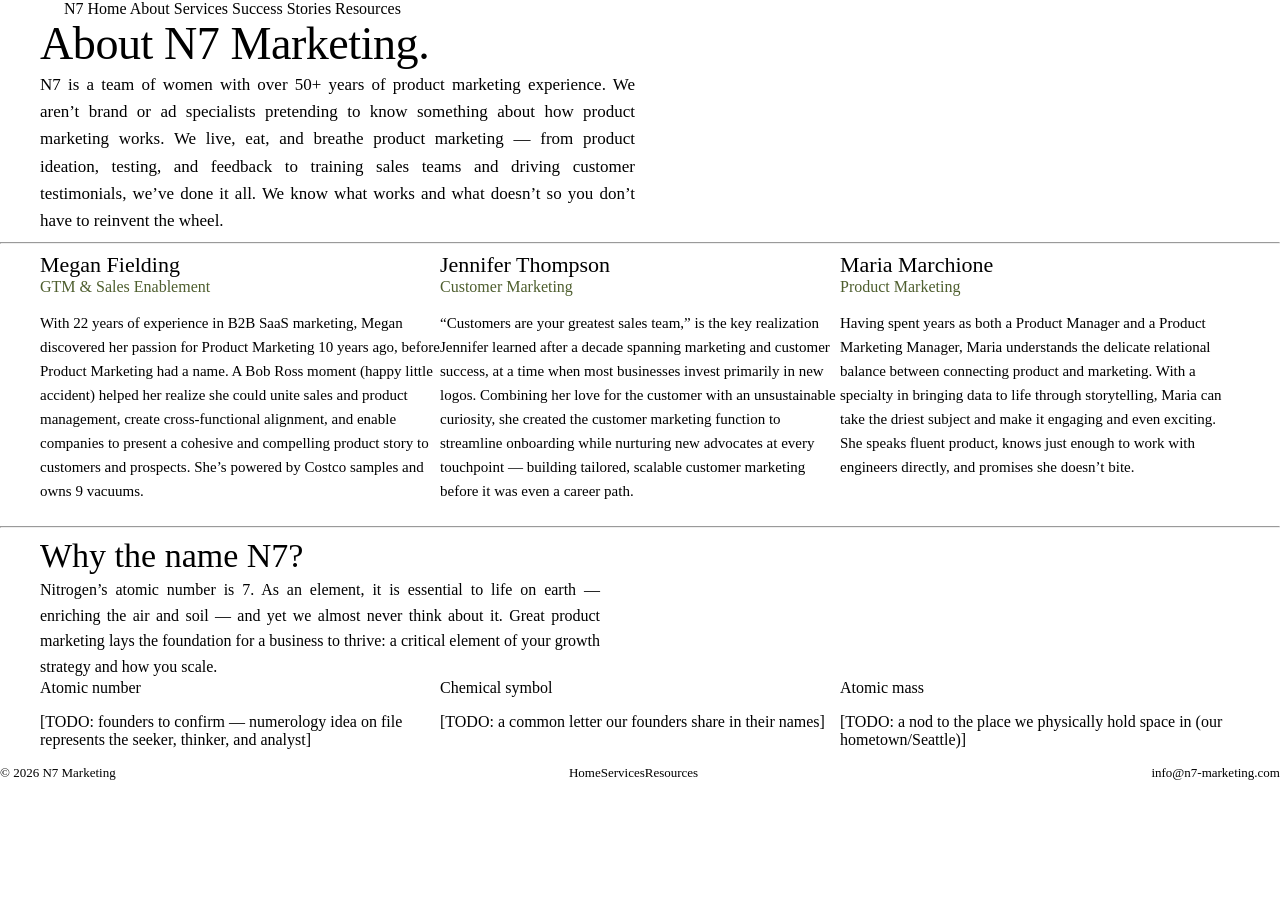
==== About.html @ d40d2877 "Add files via upload" ====
<!DOCTYPE html>
<html lang="en"><head>
<meta charset="utf-8">
<meta name="viewport" content="width=device-width, initial-scale=1">
<title>About | N7 Marketing</title>
<link rel="stylesheet" href="./_ds/classical-64070505-8539-4eda-b941-bf1b215d6e6f/styles.css">
<style>
body{margin:0}
a{color:var(--color-accent-700);text-decoration:none}
a:hover{color:var(--color-accent)}
.btn{cursor:pointer;transition:transform .2s ease,background-color .2s ease,color .2s ease,border-color .2s ease}
.btn:hover{transform:scale(1.05)}
.btn-primary:hover{background-color:transparent;color:var(--color-accent);border-color:var(--color-accent)}
.btn-primary[data-fill]:hover{background-color:color-mix(in srgb, var(--color-accent) 12%, transparent);color:inherit}
.card{transition:transform .3s ease,background-color .3s ease}
.card:hover{transform:scale(1.03);background-color:color-mix(in srgb, var(--color-accent) 12%, transparent)}
.bio-card{border-radius:12px;padding:var(--space-4);transition:transform .3s ease,background-color .3s ease}
.bio-card:hover{transform:scale(1.03);background-color:color-mix(in srgb, var(--color-accent) 12%, transparent)}
.stage-card:hover{transform:scale(1.06)}
.stage-card{transition:transform .3s ease}
.tag-hover:hover{background-color:color-mix(in srgb, var(--color-accent) 18%, transparent) !important}
.logo-hover{transition:transform .25s ease}
.logo-hover:hover{transform:scale(1.12)}
@keyframes marquee{0%{transform:translateX(0)}100%{transform:translateX(-50%)}}
@keyframes archFloat{0%,100%{transform:translateY(0) rotate(0deg)}50%{transform:translateY(-14px) rotate(1.5deg)}}
@keyframes blobDrift{0%,100%{transform:translate(-50%,-50%) scale(1) rotate(0deg)}50%{transform:translate(-50%,-50%) scale(1.12) rotate(4deg)}}

@font-face{font-family:'Optima';src:url('./fonts/Optima-Regular.ttf') format('truetype');font-weight:400;font-style:normal;font-display:swap}
@font-face{font-family:'Optima';src:url('./fonts/Optima-Italic.ttf') format('truetype');font-weight:400;font-style:italic;font-display:swap}
@font-face{font-family:'Optima';src:url('./fonts/Optima-Medium.ttf') format('truetype');font-weight:500;font-style:normal;font-display:swap}
@font-face{font-family:'Optima';src:url('./fonts/Optima-Bold.ttf') format('truetype');font-weight:700;font-style:normal;font-display:swap}
:root{--font-heading:'Optima', 'Cormorant Garamond', serif}
@font-face{font-family:'GT America';src:url('./fonts/GTAmerica-Light.otf') format('opentype');font-weight:300;font-style:normal;font-display:swap}
@font-face{font-family:'GT America';src:url('./fonts/GTAmerica-LightItalic.otf') format('opentype');font-weight:300;font-style:italic;font-display:swap}
@font-face{font-family:'GT America';src:url('./fonts/GTAmerica-Regular.otf') format('opentype');font-weight:400;font-style:normal;font-display:swap}
@font-face{font-family:'GT America';src:url('./fonts/GTAmerica-RegularItalic.otf') format('opentype');font-weight:400;font-style:italic;font-display:swap}
@font-face{font-family:'GT America';src:url('./fonts/GTAmerica-Medium.otf') format('opentype');font-weight:500;font-style:normal;font-display:swap}
@font-face{font-family:'GT America';src:url('./fonts/GTAmerica-MediumItalic.otf') format('opentype');font-weight:500;font-style:italic;font-display:swap}
@font-face{font-family:'GT America';src:url('./fonts/GTAmerica-Bold.otf') format('opentype');font-weight:700;font-style:normal;font-display:swap}
@font-face{font-family:'GT America';src:url('./fonts/GTAmerica-BoldItalic.otf') format('opentype');font-weight:700;font-style:italic;font-display:swap}
@font-face{font-family:'GT America';src:url('./fonts/GTAmerica-Black.otf') format('opentype');font-weight:900;font-style:normal;font-display:swap}
@font-face{font-family:'GT America';src:url('./fonts/GTAmerica-BlackItalic.otf') format('opentype');font-weight:900;font-style:italic;font-display:swap}
:root{--font-body:'GT America', 'Lora', serif}
</style>
</head>
<body>
<nav class="nav" style="padding-inline:clamp(20px,5vw,72px)">
  <span class="nav-brand">N7</span>
  <a href="./Home.html">Home</a>
  <a href="./About.html" aria-current="page">About</a>
  <a href="./Services.html">Services</a>
  <a href="./Testimonials.html">Success Stories</a>
  <a href="./Resources.html">Resources</a>
  <a href="./GetStarted.html" class="btn btn-primary" data-fill style="background:var(--color-accent);color:white">Get Started</a>
</nav>

<section style="max-width:1200px;margin:0 auto;padding:calc(3*var(--space-8)) clamp(20px,5vw,72px) var(--space-8)">
  <h1 style="font-family:var(--font-heading);font-weight:400;font-size:clamp(22px,3.6vw,48px);line-height:1.15;letter-spacing:-0.01em;margin:0 0 var(--space-6)">About N7 Marketing.</h1>
  <p style="font-family:var(--font-body);font-size:17px;line-height:1.6;max-width:70ch;text-align:justify;color:color-mix(in srgb, var(--color-text) 78%, transparent);margin:var(--space-3) 0 var(--space-6)">N7 is a team of women with over 50+ years of product marketing experience. We aren&rsquo;t brand or ad specialists pretending to know something about how product marketing works. We live, eat, and breathe product marketing &mdash; from product ideation, testing, and feedback to training sales teams and driving customer testimonials, we&rsquo;ve done it all. We know what works and what doesn&rsquo;t so you don&rsquo;t have to reinvent the wheel.</p>
</section>

<hr class="hr">

<section style="max-width:1200px;margin:0 auto;padding:var(--space-8) clamp(20px,5vw,72px)">
  <div style="display:grid;grid-template-columns:repeat(3,1fr);gap:var(--space-6)">
    <div class="bio-card">
      <figure style="margin:0 0 var(--space-4);border-radius:16px;overflow:hidden">
        <img src="./uploads/about-megan.jpg" onerror="this.style.display='none'" alt="Megan Fielding" style="width:100%;aspect-ratio:1/1;object-fit:cover;display:block;background:var(--color-divider)">
      </figure>
      <h3 style="font-family:var(--font-heading);font-weight:400;font-size:22px;margin:0 0 var(--space-1)">Megan Fielding</h3>
      <div class="tag" style="background:transparent;color:color-mix(in oklch, #a0bf64 60%, black);margin-bottom:var(--space-3);padding-left:0">GTM &amp; Sales Enablement</div>
      <p style="font-family:var(--font-body);font-size:15px;line-height:1.6;color:color-mix(in srgb, var(--color-text) 78%, transparent)">With 22 years of experience in B2B SaaS marketing, Megan discovered her passion for Product Marketing 10 years ago, before Product Marketing had a name. A Bob Ross moment (happy little accident) helped her realize she could unite sales and product management, create cross-functional alignment, and enable companies to present a cohesive and compelling product story to customers and prospects. She&rsquo;s powered by Costco samples and owns 9 vacuums.</p>
    </div>
    <div class="bio-card">
      <figure style="margin:0 0 var(--space-4);border-radius:16px;overflow:hidden">
        <img src="./uploads/about-jennifer.jpg" onerror="this.style.display='none'" alt="Jennifer Thompson" style="width:100%;aspect-ratio:1/1;object-fit:cover;display:block;background:var(--color-divider)">
      </figure>
      <h3 style="font-family:var(--font-heading);font-weight:400;font-size:22px;margin:0 0 var(--space-1)">Jennifer Thompson</h3>
      <div class="tag" style="background:transparent;color:color-mix(in oklch, #a0bf64 60%, black);margin-bottom:var(--space-3);padding-left:0">Customer Marketing</div>
      <p style="font-family:var(--font-body);font-size:15px;line-height:1.6;color:color-mix(in srgb, var(--color-text) 78%, transparent)">&ldquo;Customers are your greatest sales team,&rdquo; is the key realization Jennifer learned after a decade spanning marketing and customer success, at a time when most businesses invest primarily in new logos. Combining her love for the customer with an unsustainable curiosity, she created the customer marketing function to streamline onboarding while nurturing new advocates at every touchpoint &mdash; building tailored, scalable customer marketing before it was even a career path.</p>
    </div>
    <div class="bio-card">
      <figure style="margin:0 0 var(--space-4);border-radius:16px;overflow:hidden">
        <img src="./uploads/about-maria.jpg" onerror="this.style.display='none'" alt="Maria Marchione" style="width:100%;aspect-ratio:1/1;object-fit:cover;display:block;background:var(--color-divider)">
      </figure>
      <h3 style="font-family:var(--font-heading);font-weight:400;font-size:22px;margin:0 0 var(--space-1)">Maria Marchione</h3>
      <div class="tag" style="background:transparent;color:color-mix(in oklch, #a0bf64 60%, black);margin-bottom:var(--space-3);padding-left:0">Product Marketing</div>
      <p style="font-family:var(--font-body);font-size:15px;line-height:1.6;color:color-mix(in srgb, var(--color-text) 78%, transparent)">Having spent years as both a Product Manager and a Product Marketing Manager, Maria understands the delicate relational balance between connecting product and marketing. With a specialty in bringing data to life through storytelling, Maria can take the driest subject and make it engaging and even exciting. She speaks fluent product, knows just enough to work with engineers directly, and promises she doesn&rsquo;t bite.</p>
    </div>
  </div>
</section>

<hr class="hr">

<section style="max-width:1200px;margin:0 auto;padding:var(--space-8) clamp(20px,5vw,72px)">
  <h2 style="font-family:var(--font-heading);font-weight:400;font-size:clamp(26px,3vw,34px);line-height:1.2;margin:0 0 var(--space-4)">Why the name N7?</h2>
  <p style="font-family:var(--font-body);font-size:16px;line-height:1.6;max-width:70ch;text-align:justify;color:color-mix(in srgb, var(--color-text) 78%, transparent);margin:0 0 var(--space-4)">Nitrogen&rsquo;s atomic number is 7. As an element, it is essential to life on earth &mdash; enriching the air and soil &mdash; and yet we almost never think about it. Great product marketing lays the foundation for a business to thrive: a critical element of your growth strategy and how you scale.</p>
  <div style="display:grid;grid-template-columns:repeat(3,1fr);gap:var(--space-4);margin-top:var(--space-4)">
    <div class="card">
      <div class="card-kicker">Atomic number</div>
      <p class="card-body">[TODO: founders to confirm &mdash; numerology idea on file represents the seeker, thinker, and analyst]</p>
    </div>
    <div class="card">
      <div class="card-kicker">Chemical symbol</div>
      <p class="card-body">[TODO: a common letter our founders share in their names]</p>
    </div>
    <div class="card">
      <div class="card-kicker">Atomic mass</div>
      <p class="card-body">[TODO: a nod to the place we physically hold space in (our hometown/Seattle)]</p>
    </div>
  </div>
</section>

<footer style="padding:var(--space-8) clamp(20px,5vw,72px) var(--space-6);border-top:1px solid var(--color-divider);display:flex;justify-content:space-between;flex-wrap:wrap;gap:var(--space-4);font-family:var(--font-body);font-size:13px;color:color-mix(in srgb, var(--color-text) 70%, transparent)">
  <span>© 2026 N7 Marketing</span>
  <div style="display:flex;gap:var(--space-4)"><a href="./Home.html">Home</a><a href="./Services.html">Services</a><a href="./Resources.html">Resources</a></div>
  <span>info@n7-marketing.com</span>
</footer>
</body></html>
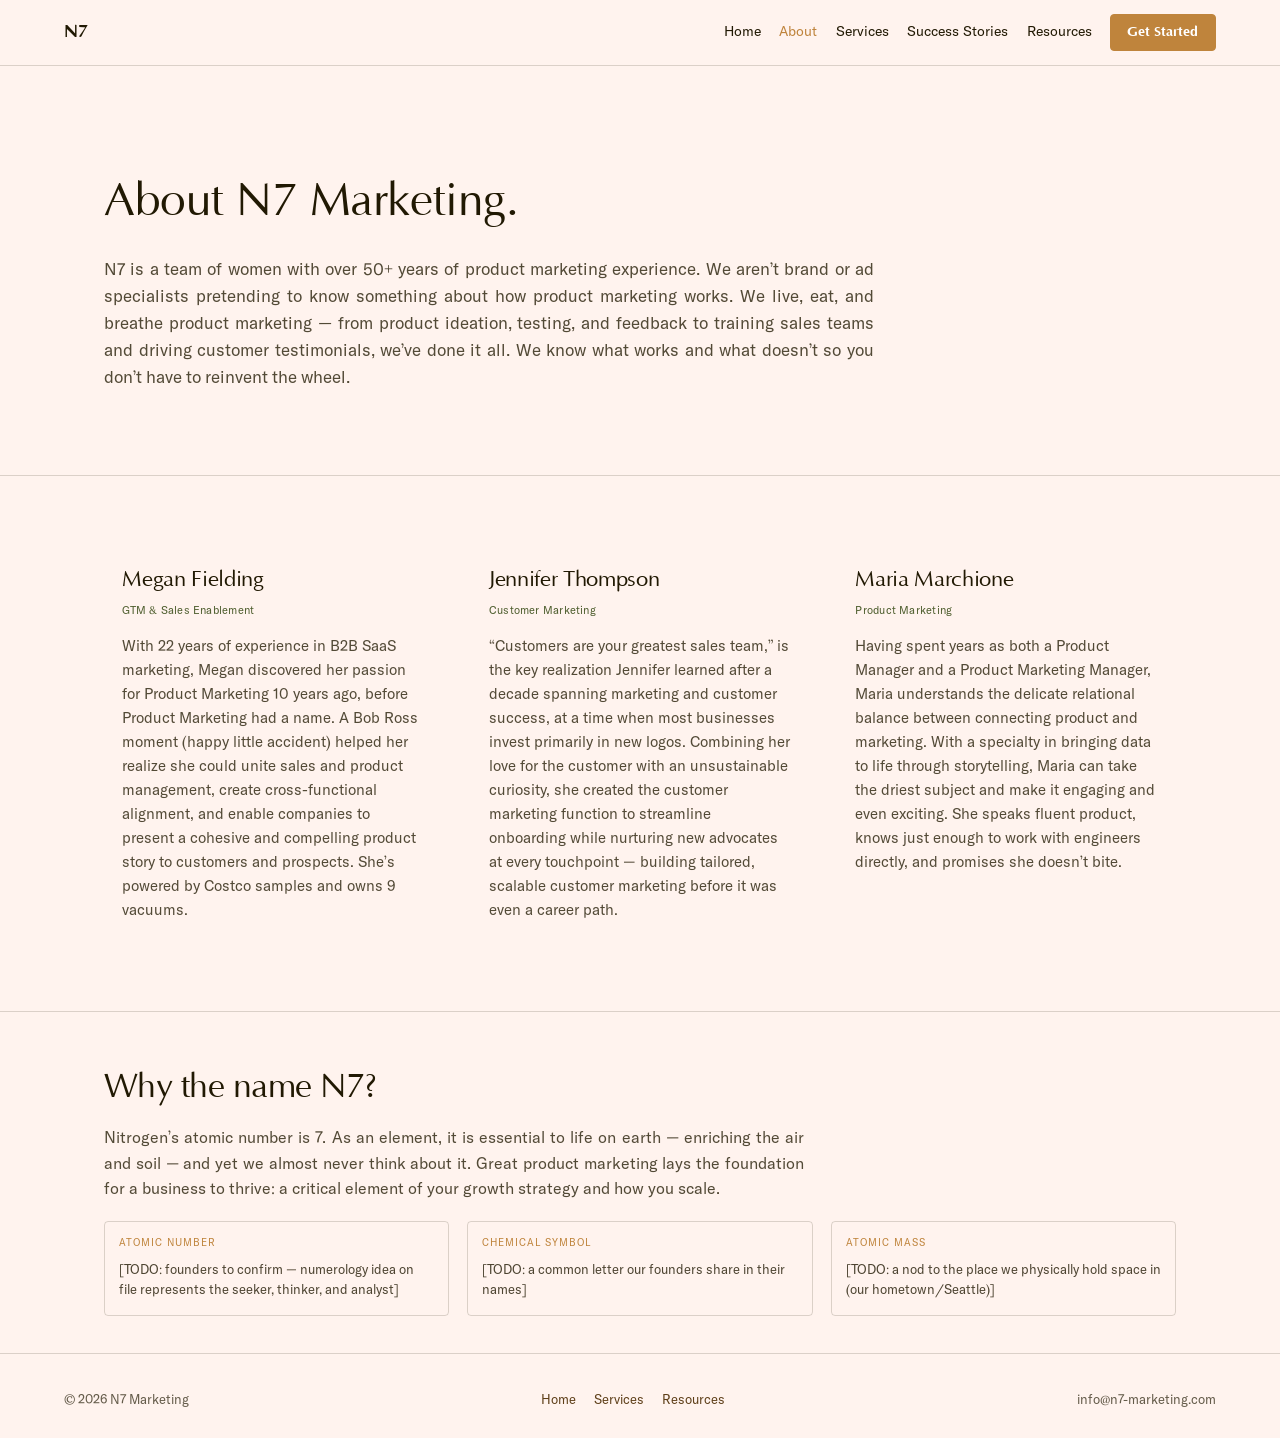
==== commit 029e84ab: "Add files via upload" ====
--- a/About.html
+++ b/About.html
@@ -46,7 +46,7 @@
 <body>
 <nav class="nav" style="padding-inline:clamp(20px,5vw,72px)">
   <span class="nav-brand">N7</span>
-  <a href="./Home.html">Home</a>
+  <a href="./index.html">Home</a>
   <a href="./About.html" aria-current="page">About</a>
   <a href="./Services.html">Services</a>
   <a href="./Testimonials.html">Success Stories</a>
@@ -113,7 +113,7 @@
 
 <footer style="padding:var(--space-8) clamp(20px,5vw,72px) var(--space-6);border-top:1px solid var(--color-divider);display:flex;justify-content:space-between;flex-wrap:wrap;gap:var(--space-4);font-family:var(--font-body);font-size:13px;color:color-mix(in srgb, var(--color-text) 70%, transparent)">
   <span>© 2026 N7 Marketing</span>
-  <div style="display:flex;gap:var(--space-4)"><a href="./Home.html">Home</a><a href="./Services.html">Services</a><a href="./Resources.html">Resources</a></div>
+  <div style="display:flex;gap:var(--space-4)"><a href="./index.html">Home</a><a href="./Services.html">Services</a><a href="./Resources.html">Resources</a></div>
   <span>info@n7-marketing.com</span>
 </footer>
 </body></html>
--- a/_ds/classical-64070505-8539-4eda-b941-bf1b215d6e6f/styles.css
+++ b/_ds/classical-64070505-8539-4eda-b941-bf1b215d6e6f/styles.css
@@ -0,0 +1,256 @@
+/* Classical — design-system tokens and component classes. This file is the source of truth for the system's look; retune it here and see readme.md. */
+@import url('https://fonts.googleapis.com/css2?family=Cormorant+Garamond:wght@400;600&family=Lora:wght@400;600&display=swap');
+
+:root {
+  --color-bg: color-mix(in oklch, #f7d498 22%, white);
+  --color-surface: color-mix(in oklch, #f7d498 42%, white);
+  --color-text: #211903;
+  --color-accent: #bf843c;
+  --color-accent-2: #f74b23;
+  --color-divider: color-mix(in srgb, #211903 16%, transparent);
+
+  /* Tonal ramps — retuned from the WM brand board: neutrals drawn from the
+     near-black/olive/cream trio, accent from the gold card, accent-2 from
+     the orange-red card. */
+  --color-neutral-100: color-mix(in oklch, #473900 8%, white);
+  --color-neutral-200: color-mix(in oklch, #473900 18%, white);
+  --color-neutral-300: color-mix(in oklch, #473900 32%, white);
+  --color-neutral-400: color-mix(in oklch, #473900 50%, white);
+  --color-neutral-500: color-mix(in oklch, #473900 70%, white);
+  --color-neutral-600: color-mix(in oklch, #473900 85%, #211903);
+  --color-neutral-700: color-mix(in oklch, #473900 60%, #211903);
+  --color-neutral-800: color-mix(in oklch, #473900 35%, #211903);
+  --color-neutral-900: color-mix(in oklch, #473900 12%, #211903);
+
+  --color-accent-100: color-mix(in oklch, #bf843c 15%, white);
+  --color-accent-200: color-mix(in oklch, #bf843c 32%, white);
+  --color-accent-300: color-mix(in oklch, #bf843c 55%, white);
+  --color-accent-400: color-mix(in oklch, #bf843c 78%, white);
+  --color-accent-500: #bf843c;
+  --color-accent-600: color-mix(in oklch, #bf843c 80%, black);
+  --color-accent-700: color-mix(in oklch, #bf843c 60%, black);
+  --color-accent-800: color-mix(in oklch, #bf843c 40%, black);
+  --color-accent-900: color-mix(in oklch, #bf843c 22%, black);
+
+  --color-accent-2-100: color-mix(in oklch, #f74b23 15%, white);
+  --color-accent-2-200: color-mix(in oklch, #f74b23 32%, white);
+  --color-accent-2-300: color-mix(in oklch, #f74b23 55%, white);
+  --color-accent-2-400: color-mix(in oklch, #f74b23 78%, white);
+  --color-accent-2-500: #f74b23;
+  --color-accent-2-600: color-mix(in oklch, #f74b23 80%, black);
+  --color-accent-2-700: color-mix(in oklch, #f74b23 60%, black);
+  --color-accent-2-800: color-mix(in oklch, #f74b23 40%, black);
+  --color-accent-2-900: color-mix(in oklch, #f74b23 22%, black);
+
+  --font-heading: "Cormorant Garamond", system-ui, sans-serif;
+  --font-heading-weight: 600; /* review round 3: bold retired — semibold is the
+     interface headings' ceiling (they need the weight at small sizes); display
+     text goes lighter still, to the normal cut (see the deck) */
+  --font-body: "Lora", system-ui, sans-serif;
+
+  --space-1: 4.6px;
+  --space-2: 9.2px;
+  --space-3: 13.8px;
+  --space-4: 18.4px;
+  --space-6: 27.6px;
+  --space-8: 36.8px;
+
+  --radius-sm: 2px;
+  --radius-md: 4px;
+  --radius-lg: 7px;
+
+  /* Elevation — derived from the ground: soft ink-tinted shadows on a
+     light theme, a hairline edge + ambient darkness on a dark one. */
+  --shadow-sm: 0 1px 2px color-mix(in srgb, #211903 14%, transparent);
+  --shadow-md: 0 3px 10px color-mix(in srgb, #211903 16%, transparent);
+  --shadow-lg: 0 12px 32px color-mix(in srgb, #211903 22%, transparent);
+}
+
+body {
+  background: var(--color-bg);
+  color: var(--color-text);
+  font-family: var(--font-body);
+}
+h1, h2, h3, h4 { font-family: var(--font-heading); font-weight: var(--font-heading-weight); }
+
+.plate{filter:sepia(0.22) saturate(0.82) contrast(1.05);box-sizing:border-box;
+  border:6px solid var(--color-surface);outline:1px solid var(--color-divider)}
+
+/* ══════════════════════════════════════════════════════════════════════════
+   Components — built with the tokens above. Plain CSS
+   on plain HTML: no JavaScript, no build step. Each class is documented in
+   readme.md and demonstrated in foundations/ and components/.
+   ══════════════════════════════════════════════════════════════════════ */
+
+*, *::before, *::after { box-sizing: border-box; }
+body { margin: 0; font-size: 15px; line-height: 1.55; font-weight: 400; }
+h1, h2, h3, h4, h5, h6 {
+  font-family: var(--font-heading); font-weight: var(--font-heading-weight);
+  line-height: 1.12; letter-spacing: -0.015em; margin: 0 0 var(--space-2);
+}
+h1 { font-size: 42px; }
+h2 { font-size: 32px; }
+h3 { font-size: 25px; }
+h4 { font-size: 20px; }
+h5 { font-size: 16px; }
+h6 { font-size: 13px; }
+h6 { letter-spacing: 0.08em; text-transform: uppercase; }
+p { margin: 0 0 var(--space-3); }
+a { color: var(--color-accent); text-underline-offset: 3px; }
+img { display: block; max-width: 100%; }
+figure { margin: 0; }
+figcaption {
+  font-size: 11px; margin-top: var(--space-1);
+  color: color-mix(in srgb, var(--color-text) 55%, transparent);
+}
+.text-muted { color: color-mix(in srgb, var(--color-text) 55%, transparent); }
+:focus { outline: none; }
+:focus-visible { outline: 2px solid var(--color-accent); outline-offset: 2px; }
+::selection { background: color-mix(in srgb, var(--color-accent) 30%, transparent); }
+
+/* — rules — */
+.hr {
+  height: 1px; border: 0; margin: var(--space-4) 0;
+  background: var(--color-divider);
+}
+
+/* — buttons — */
+.btn {
+  display: inline-flex; align-items: center; justify-content: center; gap: 6px;
+  cursor: pointer; text-decoration: none;
+  font-family: var(--font-heading); font-weight: var(--font-heading-weight);
+  font-size: 14px; line-height: 1.2; color: var(--color-text); /* matches the .input's 14px —
+     the pair sits side by side in sign-up rows */
+  background: transparent; border: 1px solid transparent;
+  padding: var(--space-2) calc(var(--space-3) * 1.2);
+  border-radius: var(--radius-md);
+}
+.btn svg { display: block; }
+.btn:disabled { opacity: 0.45; cursor: not-allowed; }
+.btn-primary { color: var(--color-accent); border-color: var(--color-accent); }
+.btn-primary:hover { background: color-mix(in srgb, var(--color-accent) 12%, transparent); }
+.btn-primary:active { background: color-mix(in srgb, var(--color-accent) 22%, transparent); }
+.btn-secondary { border-color: var(--color-divider); }
+.btn-secondary:hover { background: color-mix(in srgb, var(--color-text) 7%, transparent); }
+.btn-secondary:active { background: color-mix(in srgb, var(--color-text) 14%, transparent); }
+.btn-ghost { color: var(--color-accent); padding-inline: var(--space-1); }
+.btn-ghost:hover { background: color-mix(in srgb, var(--color-accent) 10%, transparent); }
+.btn-ghost:active { background: color-mix(in srgb, var(--color-accent) 18%, transparent); }
+.btn-icon { width: 36px; height: 36px; padding: 0; }
+.btn-block { width: 100%; margin-top: var(--space-2); }
+
+/* — forms — */
+.field > label {
+  display: block; font-size: 12px; margin-bottom: 5px;
+  color: color-mix(in srgb, var(--color-text) 70%, transparent);
+}
+.input {
+  width: 100%; min-height: 36px; padding: 6px 10px; font: inherit;
+  font-size: 14px; color: var(--color-text); caret-color: var(--color-accent);
+  background: transparent;
+  border: 1px solid var(--color-divider); border-radius: var(--radius-md);
+}
+.input:hover { border-color: color-mix(in srgb, var(--color-text) 45%, transparent); }
+.input:focus-visible { border-color: var(--color-accent); outline-offset: 0; }
+textarea.input { min-height: 90px; resize: vertical; }
+.radio { display: inline-flex; align-items: center; gap: 8px; cursor: pointer; font-size: 14px; }
+.radio input, .seg-opt input {
+  position: absolute; opacity: 0; width: 0; height: 0; pointer-events: none;
+}
+.radio .dot {
+  width: 16px; height: 16px; flex: none; border-radius: 50%;
+  border: 1.5px solid var(--color-divider);
+}
+.radio:hover .dot { border-color: var(--color-accent); }
+.radio input:checked + .dot {
+  border-color: var(--color-accent); background: var(--color-accent);
+  box-shadow: inset 0 0 0 4px var(--color-bg);
+}
+.radio input:focus-visible + .dot { outline: 2px solid var(--color-accent); outline-offset: 2px; }
+.seg {
+  display: inline-flex; overflow: hidden;
+  border: 1px solid var(--color-divider); border-radius: var(--radius-md);
+}
+.seg-opt {
+  display: inline-flex; align-items: center; gap: 6px;
+  padding: 7px 12px; font-size: 13px; cursor: pointer;
+}
+.seg-opt + .seg-opt { border-left: 1px solid var(--color-divider); }
+.seg-opt:has(input:checked) { color: var(--color-accent); box-shadow: inset 0 0 0 1px var(--color-accent); }
+.seg-opt:not(:has(input:checked)):hover { background: color-mix(in srgb, var(--color-text) 7%, transparent); }
+.seg-opt:has(input:focus-visible) { outline: 2px solid var(--color-accent); outline-offset: -2px; }
+
+/* — cards — */
+.card {
+  display: flex; flex-direction: column; gap: var(--space-2);
+  padding: var(--space-3); border-radius: var(--radius-md); background: transparent; border: 1px solid var(--color-divider);
+}
+.card-kicker { font-size: 10px; letter-spacing: 0.1em; text-transform: uppercase; color: var(--color-accent); }
+.card-title {
+  font-family: var(--font-heading); font-weight: var(--font-heading-weight);
+  font-size: 17px; line-height: 1.2;
+}
+.card-body { margin: 0; font-size: 13px; opacity: 0.8; flex: 1; }
+.card-meta {
+  display: flex; align-items: center; gap: 6px; font-size: 11px;
+  color: color-mix(in srgb, var(--color-text) 50%, transparent);
+}
+.elev-sm { box-shadow: var(--shadow-sm); }
+.elev-md { box-shadow: var(--shadow-md); }
+.elev-lg { box-shadow: var(--shadow-lg); }
+
+/* — tags — */
+.tag {
+  display: inline-flex; align-items: center; font-size: 11px;
+  letter-spacing: 0.02em; padding: 3px 10px;
+  border-radius: calc(var(--radius-md) * 0.75);
+}
+.tag-accent { background: var(--color-accent-100); color: var(--color-accent-800); }
+.tag-accent-2 { background: var(--color-accent-2-100); color: var(--color-accent-2-800); }
+.tag-neutral { background: var(--color-neutral-100); color: var(--color-neutral-800); }
+.tag-outline { border: 1px solid var(--color-accent); color: var(--color-accent); }
+
+/* — navigation — */
+.nav {
+  display: flex; align-items: center; gap: var(--space-4);
+  padding: var(--space-3) var(--space-4);
+  border-bottom: 1px solid var(--color-divider);
+}
+.nav-brand {
+  font-family: var(--font-heading); font-weight: var(--font-heading-weight);
+  font-size: 18px; margin-right: auto;
+}
+.nav a { color: inherit; text-decoration: none; font-size: 14px; }
+.nav a:hover, .nav a[aria-current='page'] { color: var(--color-accent); }
+
+/* — tables — */
+.table { width: 100%; border-collapse: collapse; font-size: 14px; }
+.table th {
+  text-align: left; font-size: 11px; letter-spacing: 0.08em; text-transform: uppercase;
+  color: color-mix(in srgb, var(--color-text) 60%, transparent);
+  padding: var(--space-2); border-bottom: 1px solid var(--color-divider);
+}
+.table td {
+  padding: var(--space-2);
+  border-bottom: 1px solid var(--color-divider);
+}
+.table tbody tr:hover { background: color-mix(in srgb, var(--color-text) 4%, transparent); }
+
+/* — dialog — */
+.dialog-backdrop {
+  position: fixed; inset: 0; display: grid; place-items: center;
+  padding: var(--space-4);
+  background: color-mix(in srgb, var(--color-neutral-900) 50%, transparent);
+}
+.dialog {
+  width: min(440px, 100%); display: flex; flex-direction: column; gap: var(--space-3);
+  padding: var(--space-4); border-radius: var(--radius-lg);
+  background: var(--color-surface); box-shadow: var(--shadow-lg); border: 1px solid var(--color-divider);
+}
+.dialog-title {
+  font-family: var(--font-heading); font-weight: var(--font-heading-weight);
+  font-size: 20px;
+}
+.dialog-body { font-size: 14px; opacity: 0.85; }
+.dialog-actions { display: flex; justify-content: flex-end; gap: var(--space-2); margin-top: var(--space-2); }
+
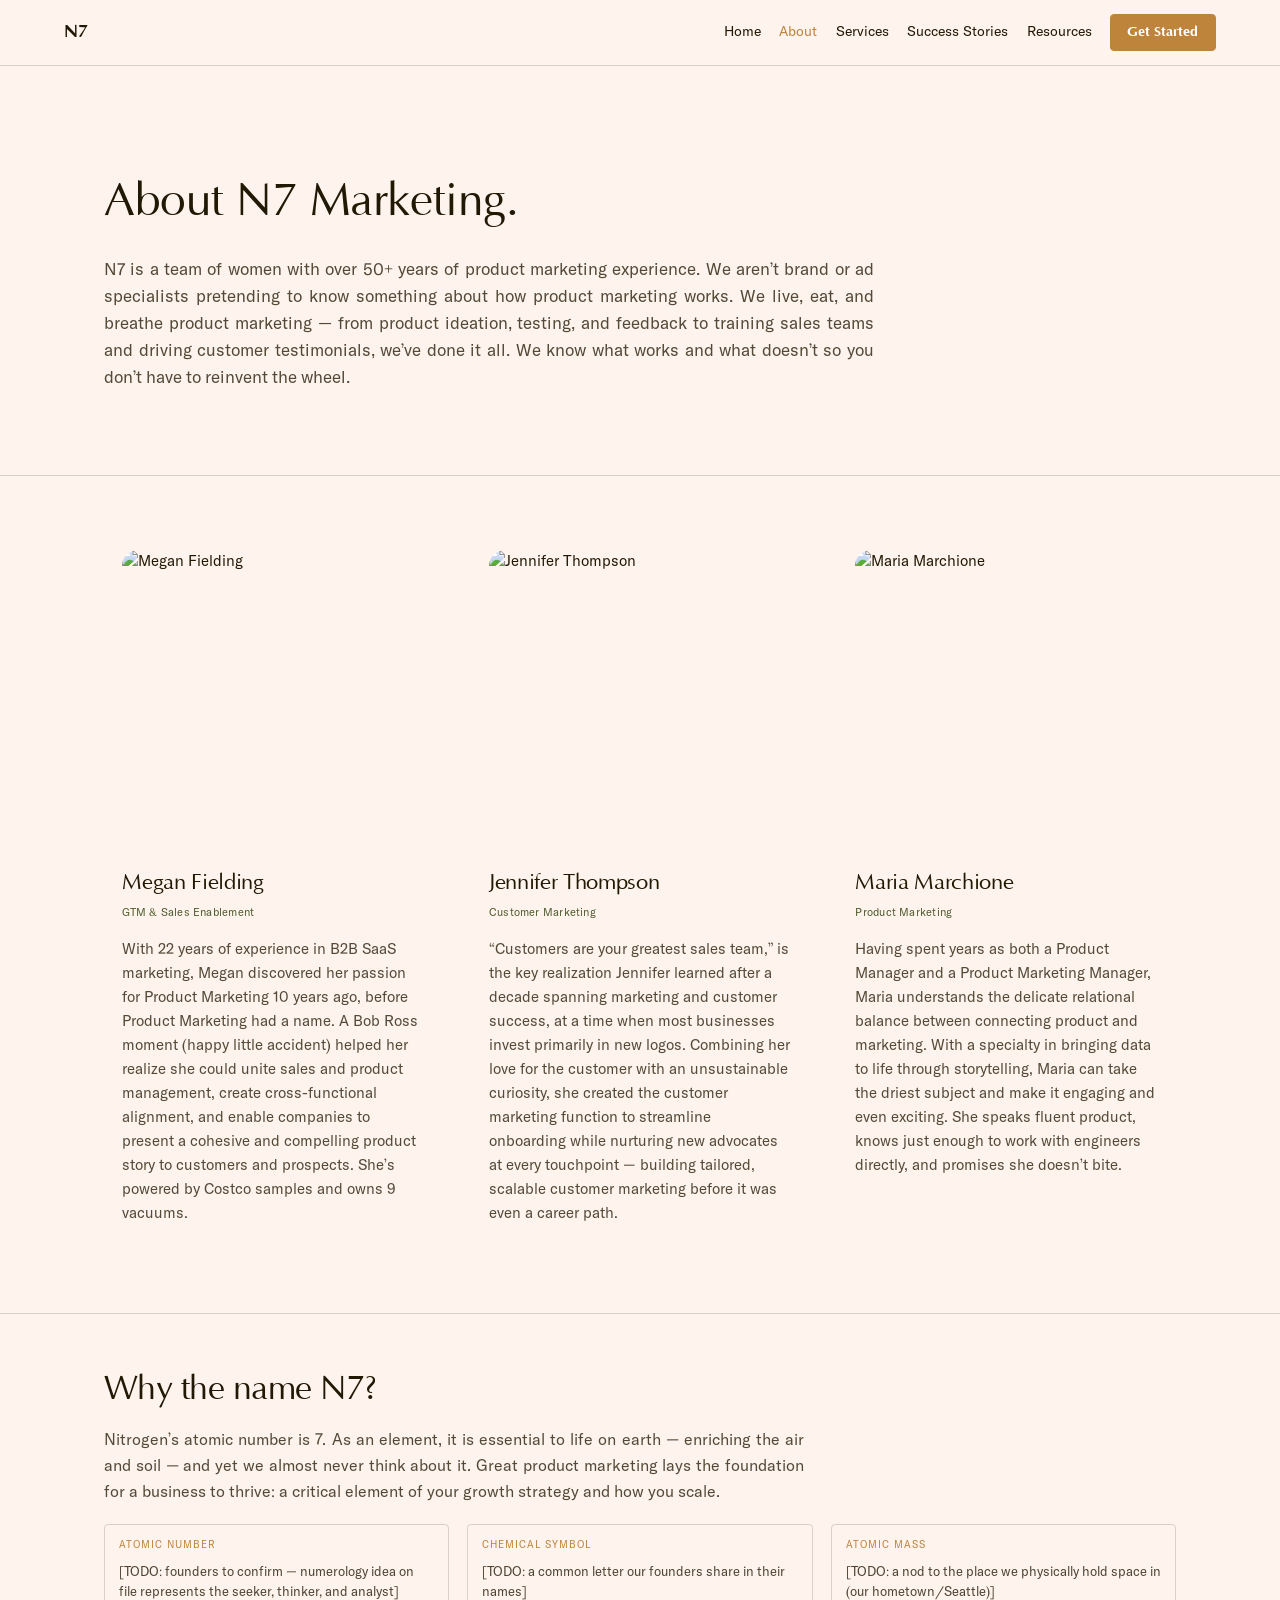
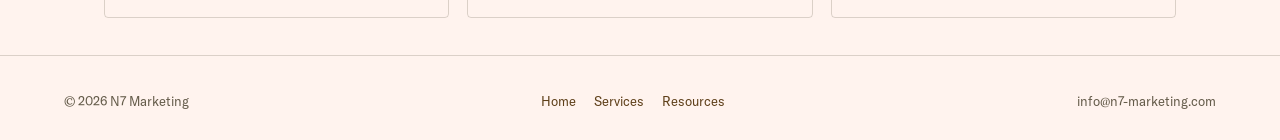
==== commit 63d707c2: "Add files via upload" ====
--- a/About.html
+++ b/About.html
@@ -8,22 +8,16 @@
 body{margin:0}
 a{color:var(--color-accent-700);text-decoration:none}
 a:hover{color:var(--color-accent)}
-.btn{cursor:pointer;transition:transform .2s ease,background-color .2s ease,color .2s ease,border-color .2s ease}
-.btn:hover{transform:scale(1.05)}
-.btn-primary:hover{background-color:transparent;color:var(--color-accent);border-color:var(--color-accent)}
-.btn-primary[data-fill]:hover{background-color:color-mix(in srgb, var(--color-accent) 12%, transparent);color:inherit}
-.card{transition:transform .3s ease,background-color .3s ease}
-.card:hover{transform:scale(1.03);background-color:color-mix(in srgb, var(--color-accent) 12%, transparent)}
-.bio-card{border-radius:12px;padding:var(--space-4);transition:transform .3s ease,background-color .3s ease}
-.bio-card:hover{transform:scale(1.03);background-color:color-mix(in srgb, var(--color-accent) 12%, transparent)}
-.stage-card:hover{transform:scale(1.06)}
-.stage-card{transition:transform .3s ease}
-.tag-hover:hover{background-color:color-mix(in srgb, var(--color-accent) 18%, transparent) !important}
+@keyframes caretBlink{0%,49%{opacity:1}50%,100%{opacity:0}}
+@keyframes marquee{0%{transform:translateX(0)}100%{transform:translateX(-50%)}}
+@keyframes blobDrift{0%,100%{transform:translate(-50%,-50%) scale(1) rotate(0deg)}50%{transform:translate(-50%,-50%) scale(1.12) rotate(4deg)}}
+@keyframes archFloat{0%,100%{transform:translateY(0) rotate(0deg)}50%{transform:translateY(-14px) rotate(1.5deg)}}
 .logo-hover{transition:transform .25s ease}
 .logo-hover:hover{transform:scale(1.12)}
-@keyframes marquee{0%{transform:translateX(0)}100%{transform:translateX(-50%)}}
-@keyframes archFloat{0%,100%{transform:translateY(0) rotate(0deg)}50%{transform:translateY(-14px) rotate(1.5deg)}}
-@keyframes blobDrift{0%,100%{transform:translate(-50%,-50%) scale(1) rotate(0deg)}50%{transform:translate(-50%,-50%) scale(1.12) rotate(4deg)}}
+.tag-hover:hover{background-color:color-mix(in srgb, var(--color-accent) 18%, transparent) !important}
+.card-hover:hover{transform:scale(1.03) !important;background-color:color-mix(in srgb, var(--color-accent) 12%, transparent) !important}
+.stage-card:hover{transform:scale(1.06) !important}
+.services-toggle:hover, .btn:hover{transform:scale(1.05)}
 
 @font-face{font-family:'Optima';src:url('./fonts/Optima-Regular.ttf') format('truetype');font-weight:400;font-style:normal;font-display:swap}
 @font-face{font-family:'Optima';src:url('./fonts/Optima-Italic.ttf') format('truetype');font-weight:400;font-style:italic;font-display:swap}
@@ -51,7 +45,7 @@
   <a href="./Services.html">Services</a>
   <a href="./Testimonials.html">Success Stories</a>
   <a href="./Resources.html">Resources</a>
-  <a href="./GetStarted.html" class="btn btn-primary" data-fill style="background:var(--color-accent);color:white">Get Started</a>
+  <a href="./GetStarted.html" class="btn btn-primary" style="background:var(--color-accent);color:white" onmouseover="this.style.background='transparent';this.style.color='var(--color-accent)';this.style.borderColor='var(--color-accent)'" onmouseout="this.style.background='var(--color-accent)';this.style.color='white';this.style.borderColor=''">Get Started</a>
 </nav>
 
 <section style="max-width:1200px;margin:0 auto;padding:calc(3*var(--space-8)) clamp(20px,5vw,72px) var(--space-8)">
@@ -63,25 +57,25 @@
 
 <section style="max-width:1200px;margin:0 auto;padding:var(--space-8) clamp(20px,5vw,72px)">
   <div style="display:grid;grid-template-columns:repeat(3,1fr);gap:var(--space-6)">
-    <div class="bio-card">
+    <div class="card-hover" style="border-radius:12px;padding:var(--space-4);transition:transform 0.3s ease,background-color 0.3s ease">
       <figure style="margin:0 0 var(--space-4);border-radius:16px;overflow:hidden">
-        <img src="./uploads/about-megan.jpg" onerror="this.style.display='none'" alt="Megan Fielding" style="width:100%;aspect-ratio:1/1;object-fit:cover;display:block;background:var(--color-divider)">
+        <img src="./uploads/about-megan.webp" alt="Megan Fielding" style="width:100%;aspect-ratio:1/1;object-fit:cover;display:block">
       </figure>
       <h3 style="font-family:var(--font-heading);font-weight:400;font-size:22px;margin:0 0 var(--space-1)">Megan Fielding</h3>
       <div class="tag" style="background:transparent;color:color-mix(in oklch, #a0bf64 60%, black);margin-bottom:var(--space-3);padding-left:0">GTM &amp; Sales Enablement</div>
       <p style="font-family:var(--font-body);font-size:15px;line-height:1.6;color:color-mix(in srgb, var(--color-text) 78%, transparent)">With 22 years of experience in B2B SaaS marketing, Megan discovered her passion for Product Marketing 10 years ago, before Product Marketing had a name. A Bob Ross moment (happy little accident) helped her realize she could unite sales and product management, create cross-functional alignment, and enable companies to present a cohesive and compelling product story to customers and prospects. She&rsquo;s powered by Costco samples and owns 9 vacuums.</p>
     </div>
-    <div class="bio-card">
+    <div class="card-hover" style="border-radius:12px;padding:var(--space-4);transition:transform 0.3s ease,background-color 0.3s ease">
       <figure style="margin:0 0 var(--space-4);border-radius:16px;overflow:hidden">
-        <img src="./uploads/about-jennifer.jpg" onerror="this.style.display='none'" alt="Jennifer Thompson" style="width:100%;aspect-ratio:1/1;object-fit:cover;display:block;background:var(--color-divider)">
+        <img src="./uploads/about-jennifer.webp" alt="Jennifer Thompson" style="width:100%;aspect-ratio:1/1;object-fit:cover;display:block">
       </figure>
       <h3 style="font-family:var(--font-heading);font-weight:400;font-size:22px;margin:0 0 var(--space-1)">Jennifer Thompson</h3>
       <div class="tag" style="background:transparent;color:color-mix(in oklch, #a0bf64 60%, black);margin-bottom:var(--space-3);padding-left:0">Customer Marketing</div>
       <p style="font-family:var(--font-body);font-size:15px;line-height:1.6;color:color-mix(in srgb, var(--color-text) 78%, transparent)">&ldquo;Customers are your greatest sales team,&rdquo; is the key realization Jennifer learned after a decade spanning marketing and customer success, at a time when most businesses invest primarily in new logos. Combining her love for the customer with an unsustainable curiosity, she created the customer marketing function to streamline onboarding while nurturing new advocates at every touchpoint &mdash; building tailored, scalable customer marketing before it was even a career path.</p>
     </div>
-    <div class="bio-card">
+    <div class="card-hover" style="border-radius:12px;padding:var(--space-4);transition:transform 0.3s ease,background-color 0.3s ease">
       <figure style="margin:0 0 var(--space-4);border-radius:16px;overflow:hidden">
-        <img src="./uploads/about-maria.jpg" onerror="this.style.display='none'" alt="Maria Marchione" style="width:100%;aspect-ratio:1/1;object-fit:cover;display:block;background:var(--color-divider)">
+        <img src="./uploads/about-maria.webp" alt="Maria Marchione" style="width:100%;aspect-ratio:1/1;object-fit:cover;display:block">
       </figure>
       <h3 style="font-family:var(--font-heading);font-weight:400;font-size:22px;margin:0 0 var(--space-1)">Maria Marchione</h3>
       <div class="tag" style="background:transparent;color:color-mix(in oklch, #a0bf64 60%, black);margin-bottom:var(--space-3);padding-left:0">Product Marketing</div>
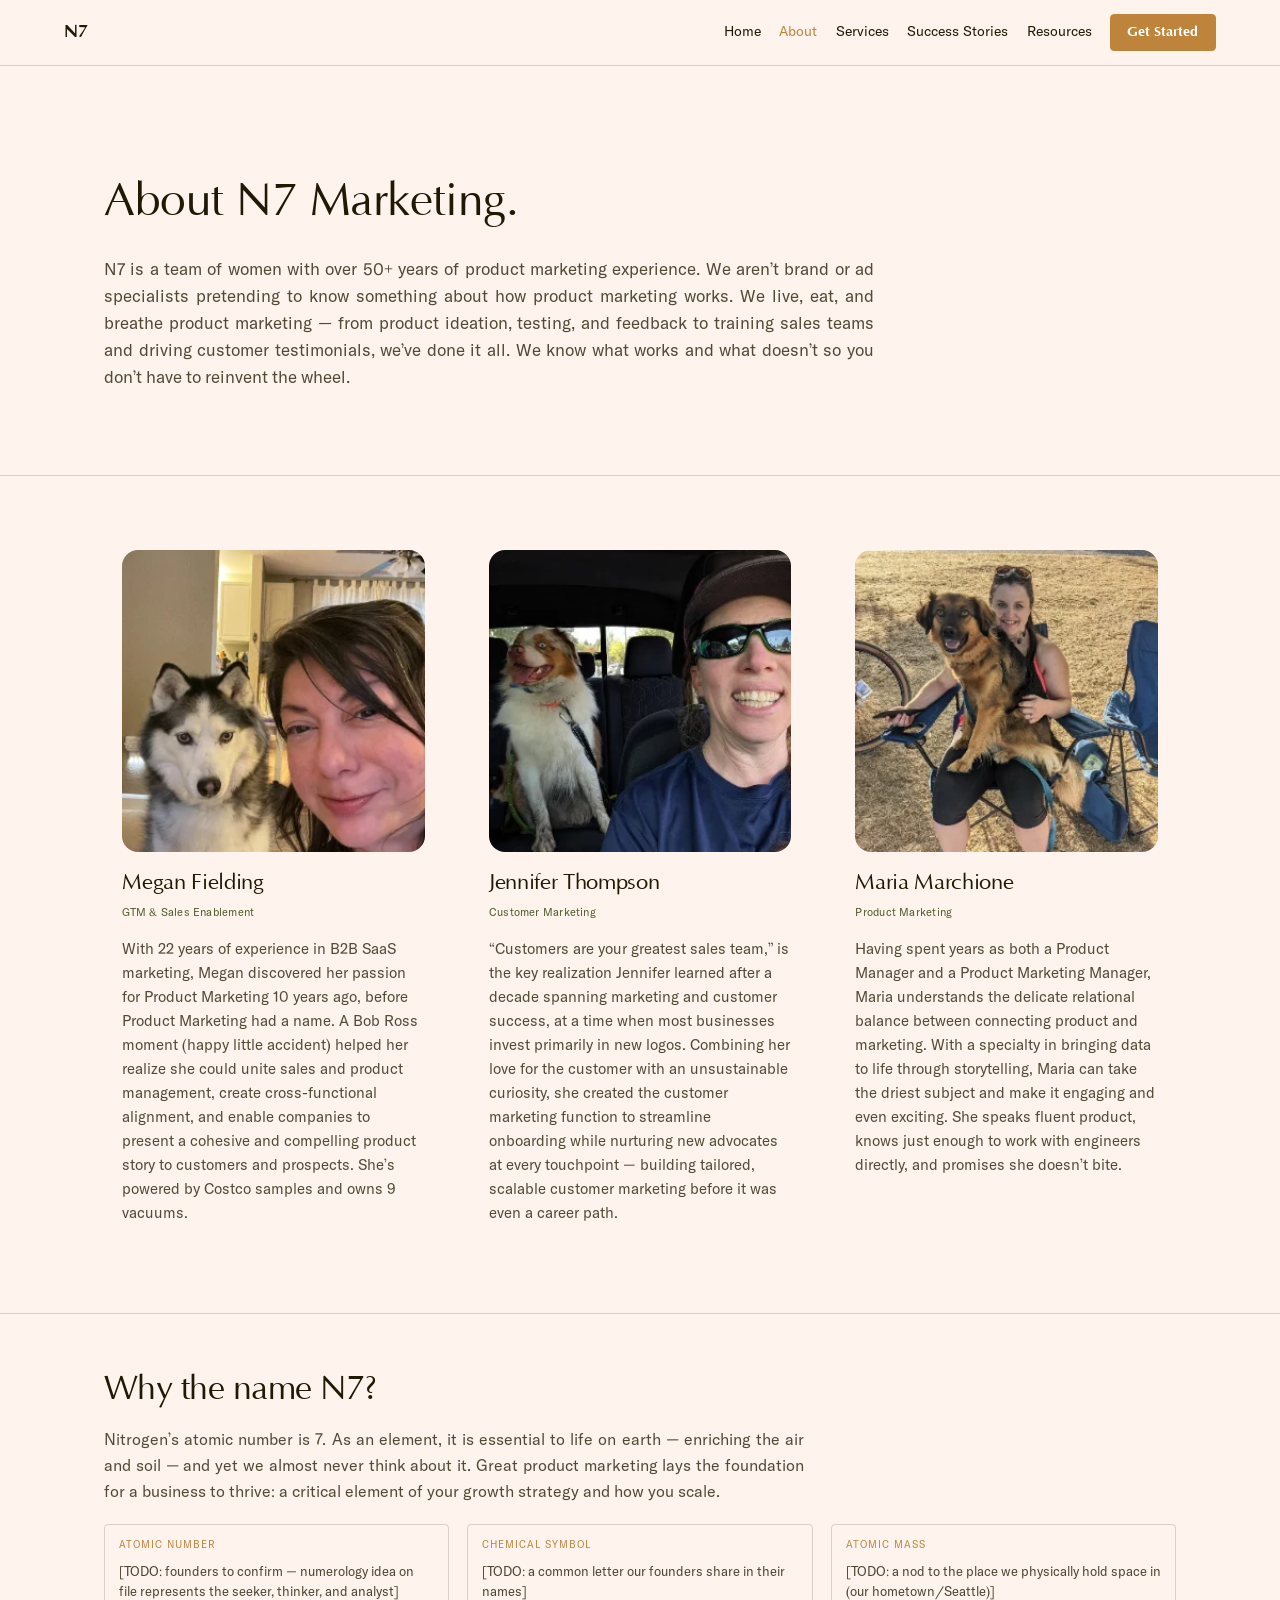
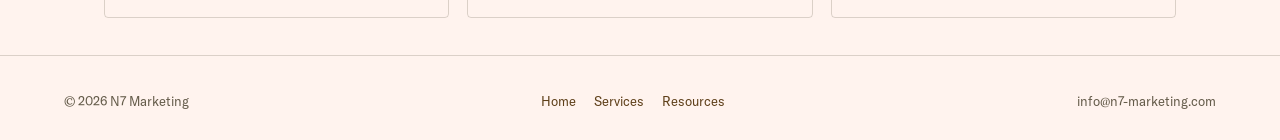
==== commit 75c089c0: "Add files via upload" ====
--- a/About.html
+++ b/About.html
@@ -5,6 +5,14 @@
 <title>About | N7 Marketing</title>
 <link rel="stylesheet" href="./_ds/classical-64070505-8539-4eda-b941-bf1b215d6e6f/styles.css">
 <style>
+@media (max-width:900px){
+  .nav{flex-wrap:wrap;row-gap:8px}
+  .mq-grid-3{grid-template-columns:repeat(2,1fr) !important}
+}
+@media (max-width:600px){
+  h1{white-space:normal !important}
+  .mq-grid-3{grid-template-columns:1fr !important}
+}
 body{margin:0}
 a{color:var(--color-accent-700);text-decoration:none}
 a:hover{color:var(--color-accent)}
@@ -56,7 +64,7 @@
 <hr class="hr">
 
 <section style="max-width:1200px;margin:0 auto;padding:var(--space-8) clamp(20px,5vw,72px)">
-  <div style="display:grid;grid-template-columns:repeat(3,1fr);gap:var(--space-6)">
+  <div class="mq-grid-3" style="display:grid;grid-template-columns:repeat(3,1fr);gap:var(--space-6)">
     <div class="card-hover" style="border-radius:12px;padding:var(--space-4);transition:transform 0.3s ease,background-color 0.3s ease">
       <figure style="margin:0 0 var(--space-4);border-radius:16px;overflow:hidden">
         <img src="./uploads/about-megan.webp" alt="Megan Fielding" style="width:100%;aspect-ratio:1/1;object-fit:cover;display:block">
@@ -89,7 +97,7 @@
 <section style="max-width:1200px;margin:0 auto;padding:var(--space-8) clamp(20px,5vw,72px)">
   <h2 style="font-family:var(--font-heading);font-weight:400;font-size:clamp(26px,3vw,34px);line-height:1.2;margin:0 0 var(--space-4)">Why the name N7?</h2>
   <p style="font-family:var(--font-body);font-size:16px;line-height:1.6;max-width:70ch;text-align:justify;color:color-mix(in srgb, var(--color-text) 78%, transparent);margin:0 0 var(--space-4)">Nitrogen&rsquo;s atomic number is 7. As an element, it is essential to life on earth &mdash; enriching the air and soil &mdash; and yet we almost never think about it. Great product marketing lays the foundation for a business to thrive: a critical element of your growth strategy and how you scale.</p>
-  <div style="display:grid;grid-template-columns:repeat(3,1fr);gap:var(--space-4);margin-top:var(--space-4)">
+  <div class="mq-grid-3" style="display:grid;grid-template-columns:repeat(3,1fr);gap:var(--space-4);margin-top:var(--space-4)">
     <div class="card">
       <div class="card-kicker">Atomic number</div>
       <p class="card-body">[TODO: founders to confirm &mdash; numerology idea on file represents the seeker, thinker, and analyst]</p>
